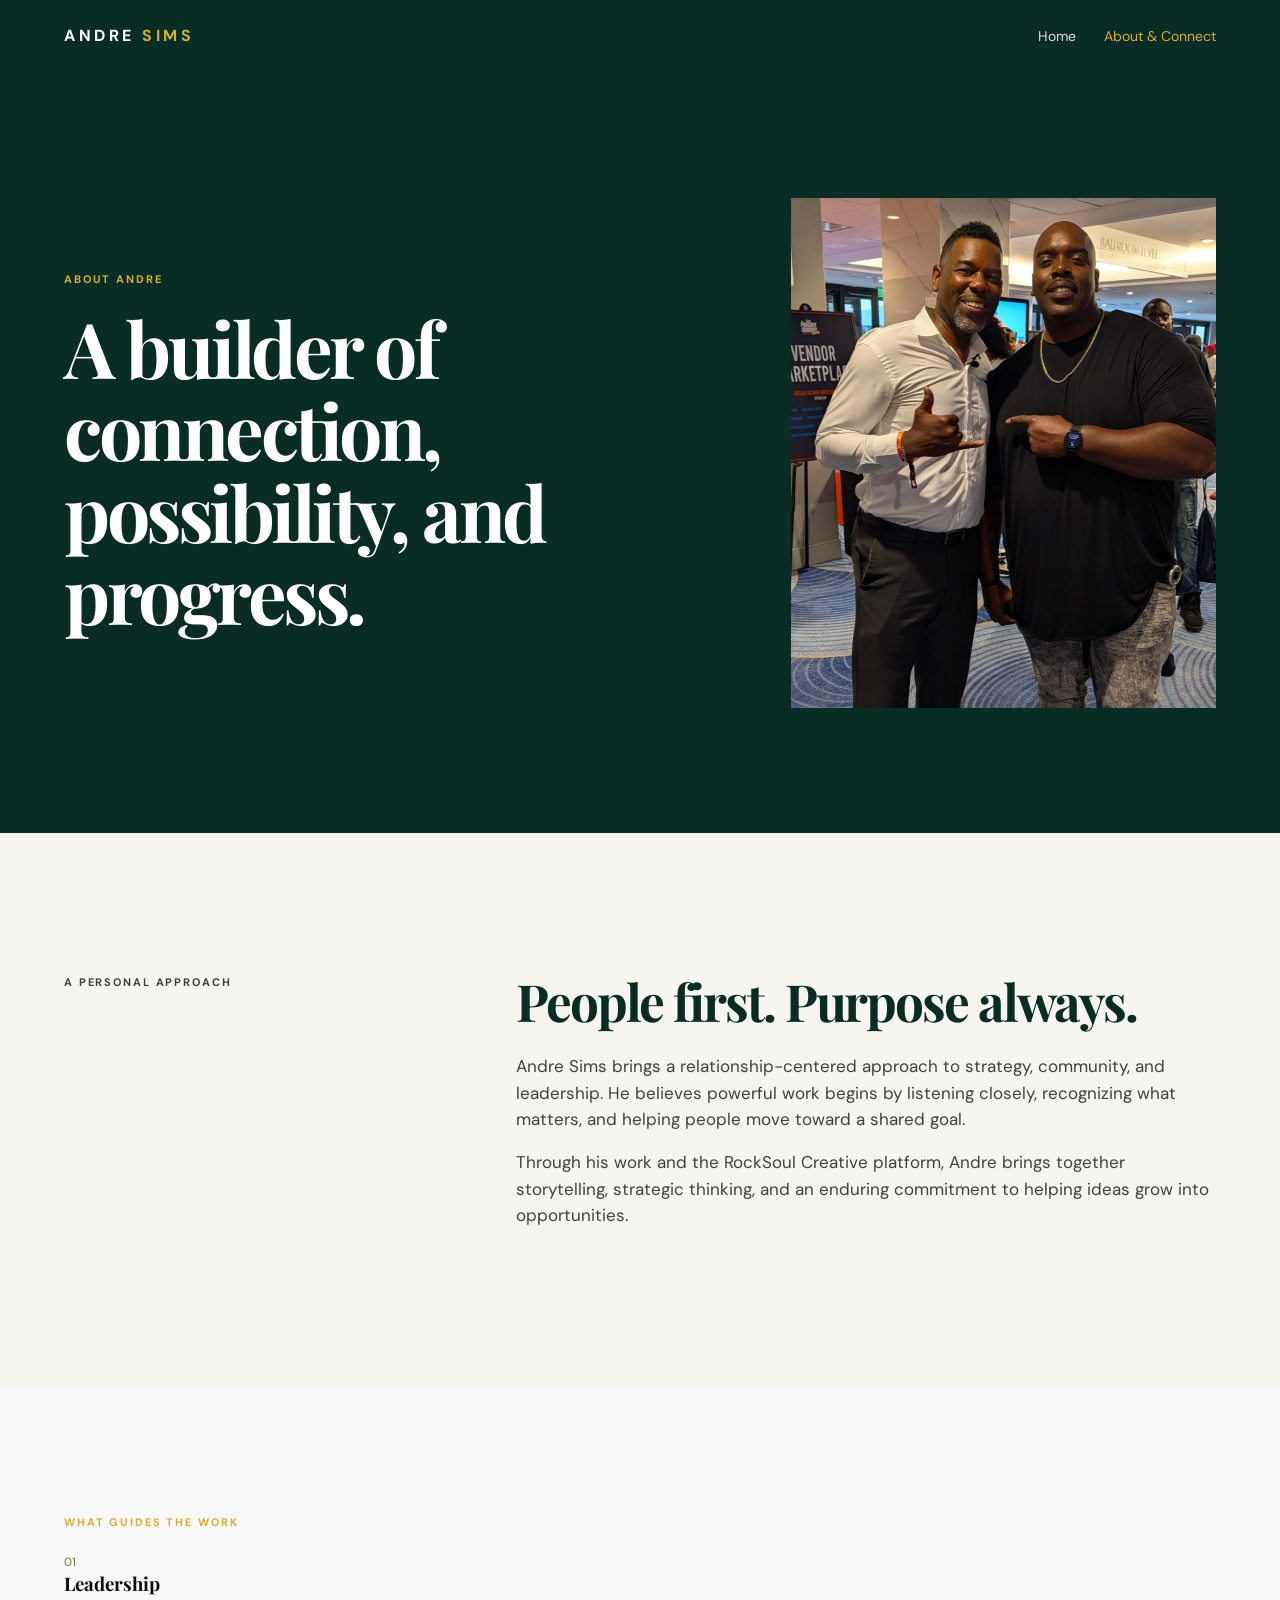
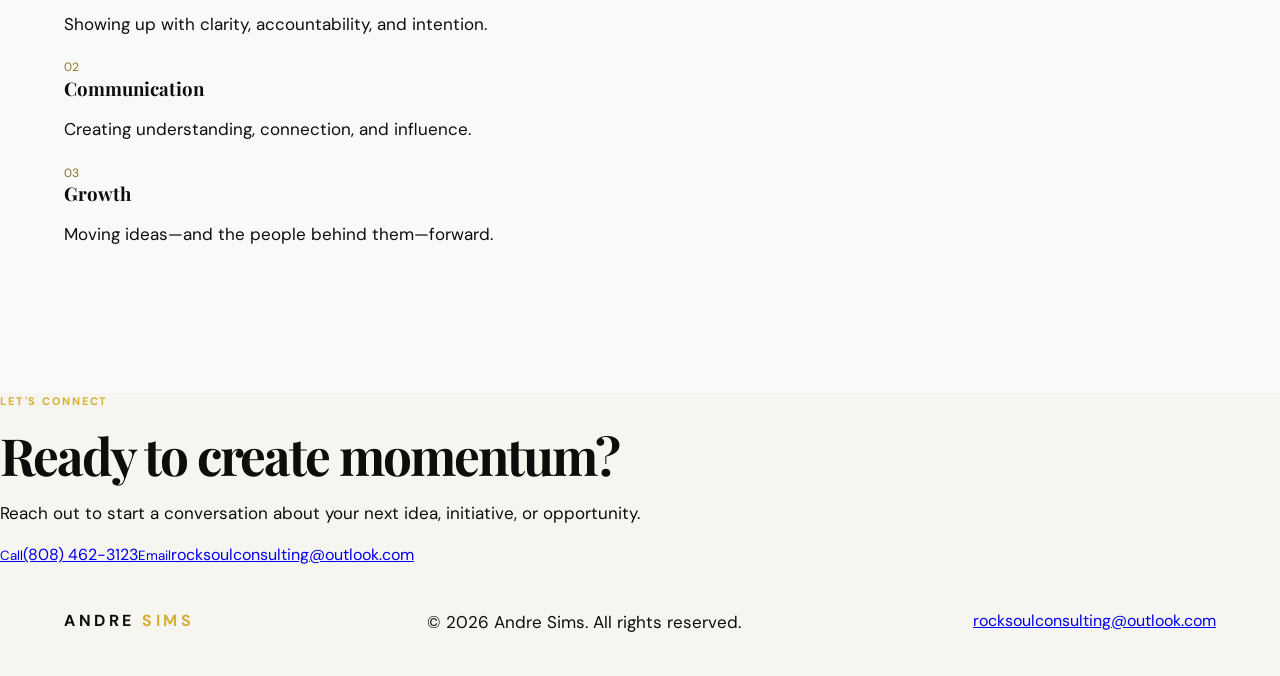
==== about.html @ 4491f695 "added initial HTML and CSS files, inluding assets" ====
<!doctype html>
<html lang="en">
  <head>
    <meta charset="utf-8" /><meta name="viewport" content="width=device-width, initial-scale=1" />
    <meta name="description" content="Learn about Andre Sims and get in touch." /><title>About & Connect | Andre Sims</title>
    <link rel="preconnect" href="https://fonts.googleapis.com" /><link rel="preconnect" href="https://fonts.gstatic.com" crossorigin />
    <link href="https://fonts.googleapis.com/css2?family=DM+Sans:wght@400;500;600;700&family=Playfair+Display:wght@500;600;700&display=swap" rel="stylesheet" /><link rel="stylesheet" href="styles.css" />
  </head>
  <body>
    <header class="site-header"><a class="wordmark" href="index.html" aria-label="Andre Sims home">ANDRE <span>SIMS</span></a><nav aria-label="Main navigation"><a href="index.html">Home</a><a class="active" href="about.html">About & Connect</a></nav></header>
    <main>
      <section class="about-hero"><div><p class="eyebrow">About Andre</p><h1>A builder of connection, possibility, and progress.</h1></div><img src="assets/andre-event.jpeg" alt="Andre Sims at a community event" /></section>
      <section class="bio"><p class="eyebrow">A personal approach</p><div><h2>People first. Purpose always.</h2><p>Andre Sims brings a relationship-centered approach to strategy, community, and leadership. He believes powerful work begins by listening closely, recognizing what matters, and helping people move toward a shared goal.</p><p>Through his work and the RockSoul Creative platform, Andre brings together storytelling, strategic thinking, and an enduring commitment to helping ideas grow into opportunities.</p></div></section>
      <section class="values"><p class="eyebrow">What guides the work</p><div class="value-grid"><article><span>01</span><h3>Leadership</h3><p>Showing up with clarity, accountability, and intention.</p></article><article><span>02</span><h3>Communication</h3><p>Creating understanding, connection, and influence.</p></article><article><span>03</span><h3>Growth</h3><p>Moving ideas—and the people behind them—forward.</p></article></div></section>
      <section class="connect" id="connect"><p class="eyebrow">Let's connect</p><h2>Ready to create momentum?</h2><p>Reach out to start a conversation about your next idea, initiative, or opportunity.</p><div class="contact-links"><a href="tel:+18084623123"><small>Call</small>(808) 462-3123</a><a href="mailto:rocksoulconsulting@outlook.com"><small>Email</small>rocksoulconsulting@outlook.com</a></div></section>
    </main>
    <footer><a class="wordmark" href="index.html">ANDRE <span>SIMS</span></a><p>© <span id="year"></span> Andre Sims. All rights reserved.</p><a href="mailto:rocksoulconsulting@outlook.com">rocksoulconsulting@outlook.com</a></footer><script>document.getElementById('year').textContent = new Date().getFullYear()</script>
  </body>
</html>
---- styles.css ----
:root {
    --ink: #0d0d0b;
    --green: #063d30;
    --green2: #092d25;
    --gold: #d4af37;
    --ivory: #f7f5f0;
    --sand: #e9e3d8;
    --muted: #b9b9ae;
}

* {
    box-sizing: border-box;
}

body {
    margin: 0;
    background: var(--ivory);
    color: var(--ink);
    font-family: "DM Sans", sans-serif;
    line-height: 1.55;
}

.site-header, footer {
    display: flex;
    align-items: center;
    justify-content: space-between;
    gap: 24px;
    padding: 24px max(5vw, 32px);
}

.site-header {
    background: var(--green2);
    color: #fff;
}

.wordmark {
    font-size: 16px;
    letter-spacing: .22em;
    font-weight: 700;
    text-decoration: none;
    color: inherit;
}

.wordmark span {
    color: var(--gold);
}

nav {
    display: flex;
    gap:28px;
}

nav a {
    color: #d8ddd8;
    text-decoration: none;
    font-size: 14px;
}

nav a.active, nav a:hover {
    color: var(--gold);
}

h1, h2, h3 {
    font-family: "Playfair Display", serif;
    line-height: 1.07;
    margin: 0;
}

h1 {
    font-size: clamp(44px, 6vw, 82px);
    letter-spacing: -.045em;
}

h2 {
    font-size: clamp(34px, 4vw, 58px);
    letter-spacing: -.04em;
}

p {
    font-size: 17px;
}

.eyebrow {
    text-transform: uppercase;
    letter-spacing: .17em;
    font-size: 11px;
    font-weight: 700;
    color: var(--gold);
    margin: 0 0 18px;
}

.hero {
    min-height: 650px;
    padding: clamp(65px, 10vw, 130px) max(5vw, 32px);
    display: grid;
    grid-template-columns: 1.05fr .75fr;
    align-items: center;
    gap: 8vw;
    background: var(--green2);
    color: #fff;
}

.hero-copy{
    max-width: 780px;
}

.hero h1 em{
    color: var(--gold);
    font-weight: 500;
}

.intro{
    max-width:530px;
    margin:28px 0 34px;
    color:#d8ddd8;
    font-size:19px;
}

.button {
    display: inline-flex;
    align-items: center;
    gap: 28px;
    padding: 15px 20px;
    background: var(--gold);
    color: var(--ink);
    font-weight: 700;
    text-decoration: none;
}

.button span, .text-link span {
    font-size:23px;
}

.hero-image {
    position: relative;
    max-width: 430px;
    justify-self: end;
}

.hero-image img {
    width: 100%;
    display: block;
    filter: saturate(.86);
}

.image-accent {
    border: 1px solid var(--gold);
    position: absolute;
    inset: 22px -20px -22px 20px;
    z-index: 0;
}

.hero-image img {
    position: relative;
    z-index: 1;
}

.statement {
    padding: clamp(70px, 11vw, 145px) max(5vw, 32px);
    max-width: 1000px;
}

.statement h2 {
    color: var(--green2);
}

.services {
    padding: clamp(70px, 9vw, 120px) max(5vw, 32px);
    display: grid;
    grid-template-columns: .8fr 1.2fr;
    gap: 8vw;
    background: var(--sand);
}

.service-list {
    border-top: 1px solid #c6beb1;
}

.service-list article {
    display: grid;
    grid-template-columns: 48px 1fr 1fr;
    gap: 12px;
    padding: 25px 0;
    border-bottom: 1px solid #c6beb1;
}

.service-list span, .value-grid span {
    font-size: 12px;
    color: #8c7331;
}

.service-list h3 {
    font-size: 24px;
}

.service-list p {
    margin: 0;
    font-size: 14px;
    color: #555;
}

.rocksoul {
    background: var(--ink);
    color: #fff;
    padding: clamp(70px, 10vw, 130px) max(5vw, 32px);
    display: grid;
    grid-template-columns: 1fr .75fr;
    gap:8vw;
    align-items:center
}

.rocksoul p:not(.eyebrow) {
    max-width: 550px;
    color: #c8c8be;
}

.text-link{
    color: var(--gold);
    text-decoration: none;
    display: inline-flex;
    gap: 15px;
    align-items: center;
    font-weight: 700;
    margin-top: 16px;
}

.mark {
    min-height: 260px;
    background: linear-gradient(145deg, #084937, #042a20);
    border: 1px solid #376b59;
    display: grid;
    place-content: center;
    text-align: center;
    position: relative;
}
    
.arrow {
    font-size: 100px;
    line-height: .6;
    color: var(--gold);
}

.waves {
    color: var(--gold);
    font-size: 55px;
    line-height: .55;
    transform: rotate(-38deg);
    position: absolute;
    left: 39%;
    top: 48%;
}

.mark small{
    margin-top: 32px;
    color: var(--ivory);
    letter-spacing: .22em;
    font-weight: 700;
}

.about-hero {
    background: var(--green2);
    color: #fff;
    padding: clamp(65px, 10vw, 125px) max(5vw, 32px);
    display: grid;
    grid-template-columns: 1fr .68fr;
    gap: 8vw;
    align-items: center;
}

.about-hero img {
    width: 100%;
    max-height: 510px;
    object-fit: cover;
    object-position: top;
}

.bio {
    padding: clamp(75px, 11vw, 145px) max(5vw, 32px);
    display: grid;
    grid-template-columns: .6fr 1.2fr;
    gap: 8vw;
}

.bio > div {
    max-width: 720px;
}

.bio h2 {
    color: var(--green2);
    margin-bottom: 25px;
}

.bio p {
    color: #40403d;
}

.values{
    background: #f9f9f9;
    padding: clamp(70px, 10vw, 130px) max(5vw, 32px);
}
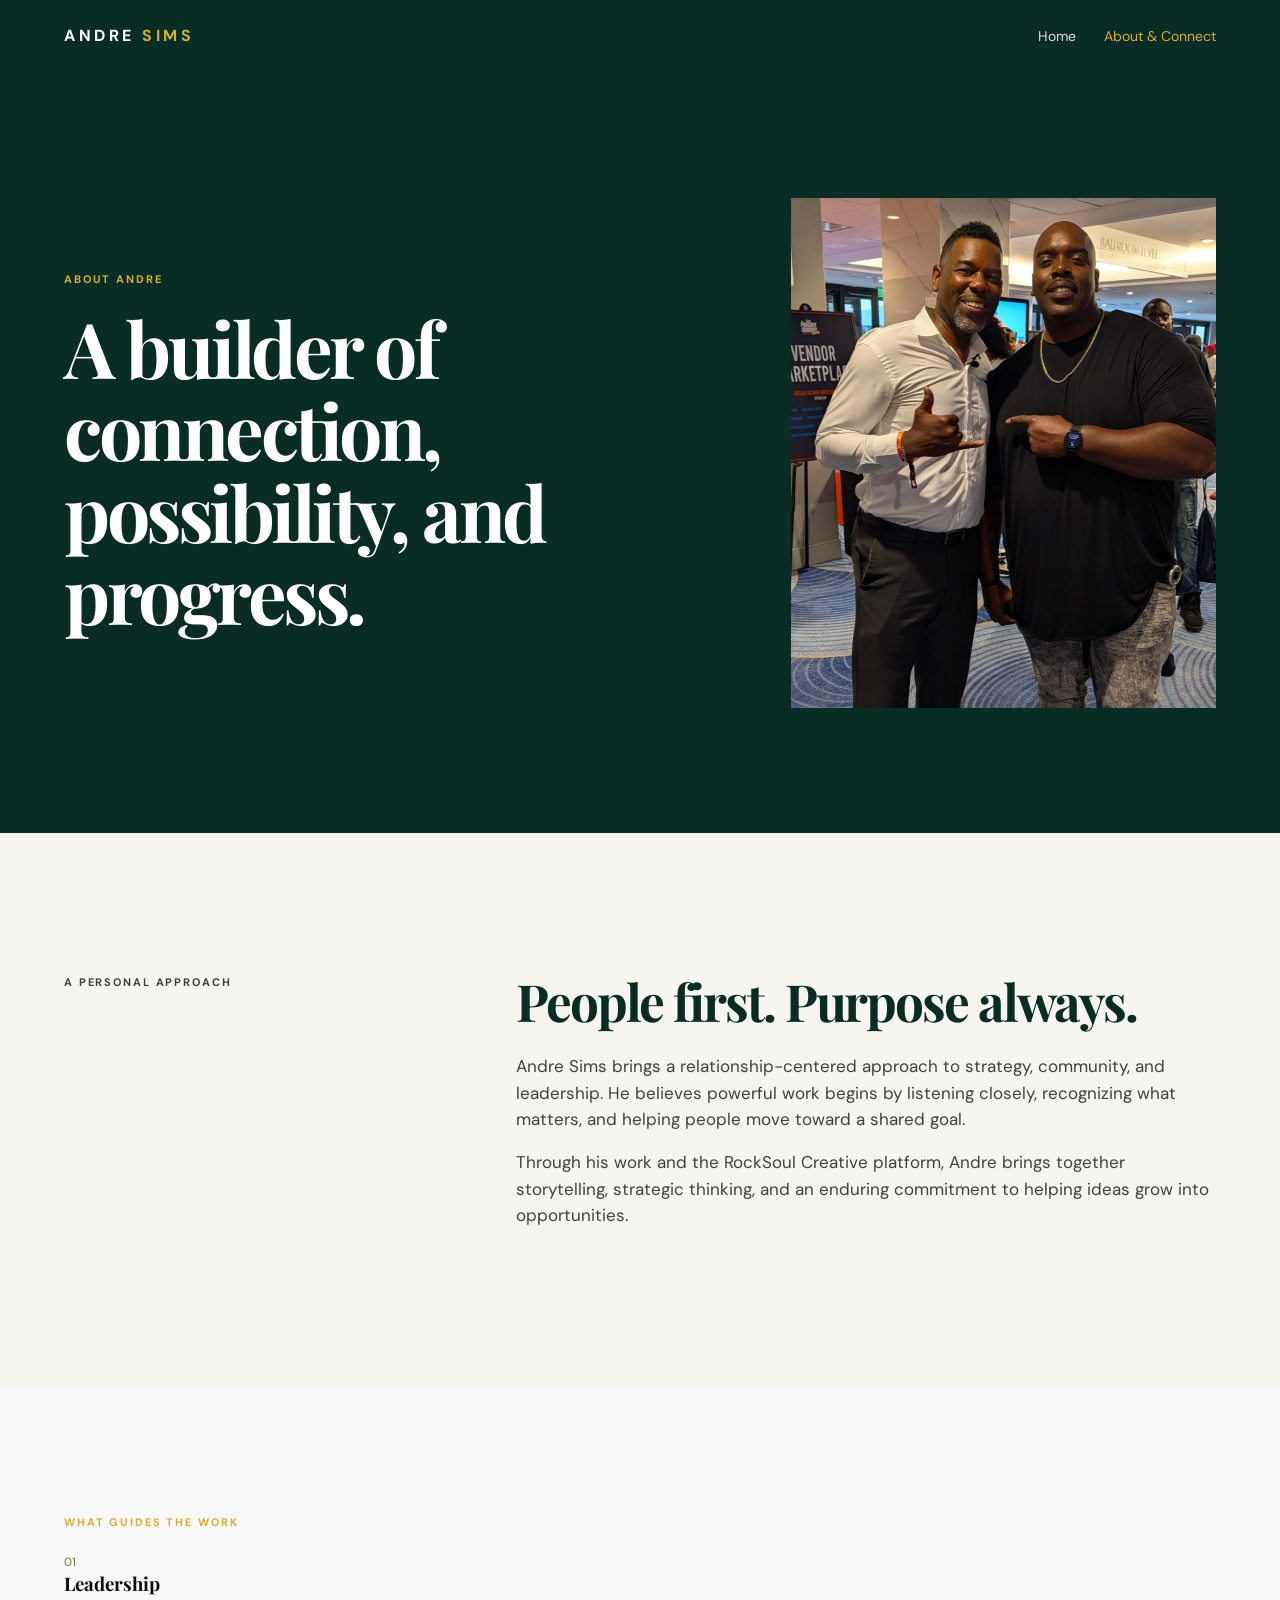
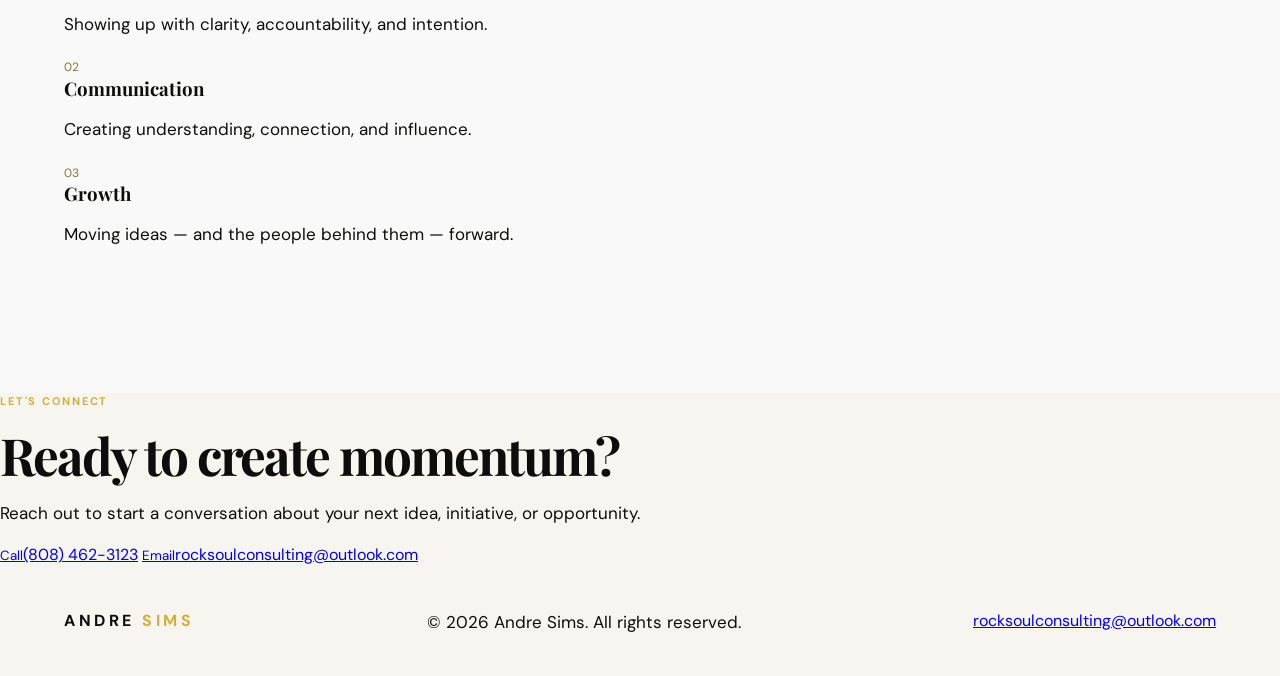
==== commit d200efb1: "fixed links to files for custom domain" ====
--- a/about.html
+++ b/about.html
@@ -4,16 +4,67 @@
     <meta charset="utf-8" /><meta name="viewport" content="width=device-width, initial-scale=1" />
     <meta name="description" content="Learn about Andre Sims and get in touch." /><title>About & Connect | Andre Sims</title>
     <link rel="preconnect" href="https://fonts.googleapis.com" /><link rel="preconnect" href="https://fonts.gstatic.com" crossorigin />
-    <link href="https://fonts.googleapis.com/css2?family=DM+Sans:wght@400;500;600;700&family=Playfair+Display:wght@500;600;700&display=swap" rel="stylesheet" /><link rel="stylesheet" href="styles.css" />
+    <link href="https://fonts.googleapis.com/css2?family=DM+Sans:wght@400;500;600;700&family=Playfair+Display:wght@500;600;700&display=swap" rel="stylesheet" />
+    <link rel="stylesheet" href="./styles.css" />
   </head>
   <body>
-    <header class="site-header"><a class="wordmark" href="index.html" aria-label="Andre Sims home">ANDRE <span>SIMS</span></a><nav aria-label="Main navigation"><a href="index.html">Home</a><a class="active" href="about.html">About & Connect</a></nav></header>
+    <header class="site-header"><a class="wordmark" href="./index.html" aria-label="Andre Sims home">ANDRE <span>SIMS</span></a>
+      <nav aria-label="Main navigation">
+        <a href="./index.html">Home</a>
+        <a class="active" href="./about.html">About & Connect</a>
+      </nav>
+    </header>
     <main>
-      <section class="about-hero"><div><p class="eyebrow">About Andre</p><h1>A builder of connection, possibility, and progress.</h1></div><img src="assets/andre-event.jpeg" alt="Andre Sims at a community event" /></section>
-      <section class="bio"><p class="eyebrow">A personal approach</p><div><h2>People first. Purpose always.</h2><p>Andre Sims brings a relationship-centered approach to strategy, community, and leadership. He believes powerful work begins by listening closely, recognizing what matters, and helping people move toward a shared goal.</p><p>Through his work and the RockSoul Creative platform, Andre brings together storytelling, strategic thinking, and an enduring commitment to helping ideas grow into opportunities.</p></div></section>
-      <section class="values"><p class="eyebrow">What guides the work</p><div class="value-grid"><article><span>01</span><h3>Leadership</h3><p>Showing up with clarity, accountability, and intention.</p></article><article><span>02</span><h3>Communication</h3><p>Creating understanding, connection, and influence.</p></article><article><span>03</span><h3>Growth</h3><p>Moving ideas—and the people behind them—forward.</p></article></div></section>
-      <section class="connect" id="connect"><p class="eyebrow">Let's connect</p><h2>Ready to create momentum?</h2><p>Reach out to start a conversation about your next idea, initiative, or opportunity.</p><div class="contact-links"><a href="tel:+18084623123"><small>Call</small>(808) 462-3123</a><a href="mailto:rocksoulconsulting@outlook.com"><small>Email</small>rocksoulconsulting@outlook.com</a></div></section>
+      <section class="about-hero">
+        <div>
+          <p class="eyebrow">About Andre</p>
+          <h1>A builder of connection, possibility, and progress.</h1>
+        </div>
+        <img src="./assets/andre-event.jpeg" alt="Andre Sims at a community event" />
+      </section>
+      <section class="bio">
+        <p class="eyebrow">A personal approach</p>
+        <div>
+          <h2>People first. Purpose always.</h2>
+          <p>Andre Sims brings a relationship-centered approach to strategy, community, and leadership. He believes powerful work begins by listening closely, recognizing what matters, and helping people move toward a shared goal.</p>
+          <p>Through his work and the RockSoul Creative platform, Andre brings together storytelling, strategic thinking, and an enduring commitment to helping ideas grow into opportunities.</p>
+        </div>
+      </section>
+      <section class="values">
+        <p class="eyebrow">What guides the work</p>
+        <div class="value-grid">
+          <article>
+            <span>01</span>
+            <h3>Leadership</h3>
+            <p>Showing up with clarity, accountability, and intention.</p>
+          </article>
+          <article>
+            <span>02</span>
+            <h3>Communication</h3>
+            <p>Creating understanding, connection, and influence.</p>
+          </article>
+          <article>
+            <span>03</span>
+            <h3>Growth</h3>
+            <p>Moving ideas — and the people behind them — forward.</p>
+          </article>
+        </div>
+      </section>
+      <section class="connect" id="connect">
+        <p class="eyebrow">Let's connect</p>
+        <h2>Ready to create momentum?</h2>
+        <p>Reach out to start a conversation about your next idea, initiative, or opportunity.</p>
+        <div class="contact-links">
+          <a href="tel:+18084623123"><small>Call</small>(808) 462-3123</a>
+          <a href="mailto:rocksoulconsulting@outlook.com"><small>Email</small>rocksoulconsulting@outlook.com</a>
+        </div>
+      </section>
     </main>
-    <footer><a class="wordmark" href="index.html">ANDRE <span>SIMS</span></a><p>© <span id="year"></span> Andre Sims. All rights reserved.</p><a href="mailto:rocksoulconsulting@outlook.com">rocksoulconsulting@outlook.com</a></footer><script>document.getElementById('year').textContent = new Date().getFullYear()</script>
+    <footer>
+      <a class="wordmark" href="./index.html">ANDRE <span>SIMS</span></a>
+      <p>© <span id="year"></span> Andre Sims. All rights reserved.</p>
+      <a href="mailto:rocksoulconsulting@outlook.com">rocksoulconsulting@outlook.com</a>
+    </footer>
+    <script>document.getElementById('year').textContent = new Date().getFullYear()</script>
   </body>
 </html>
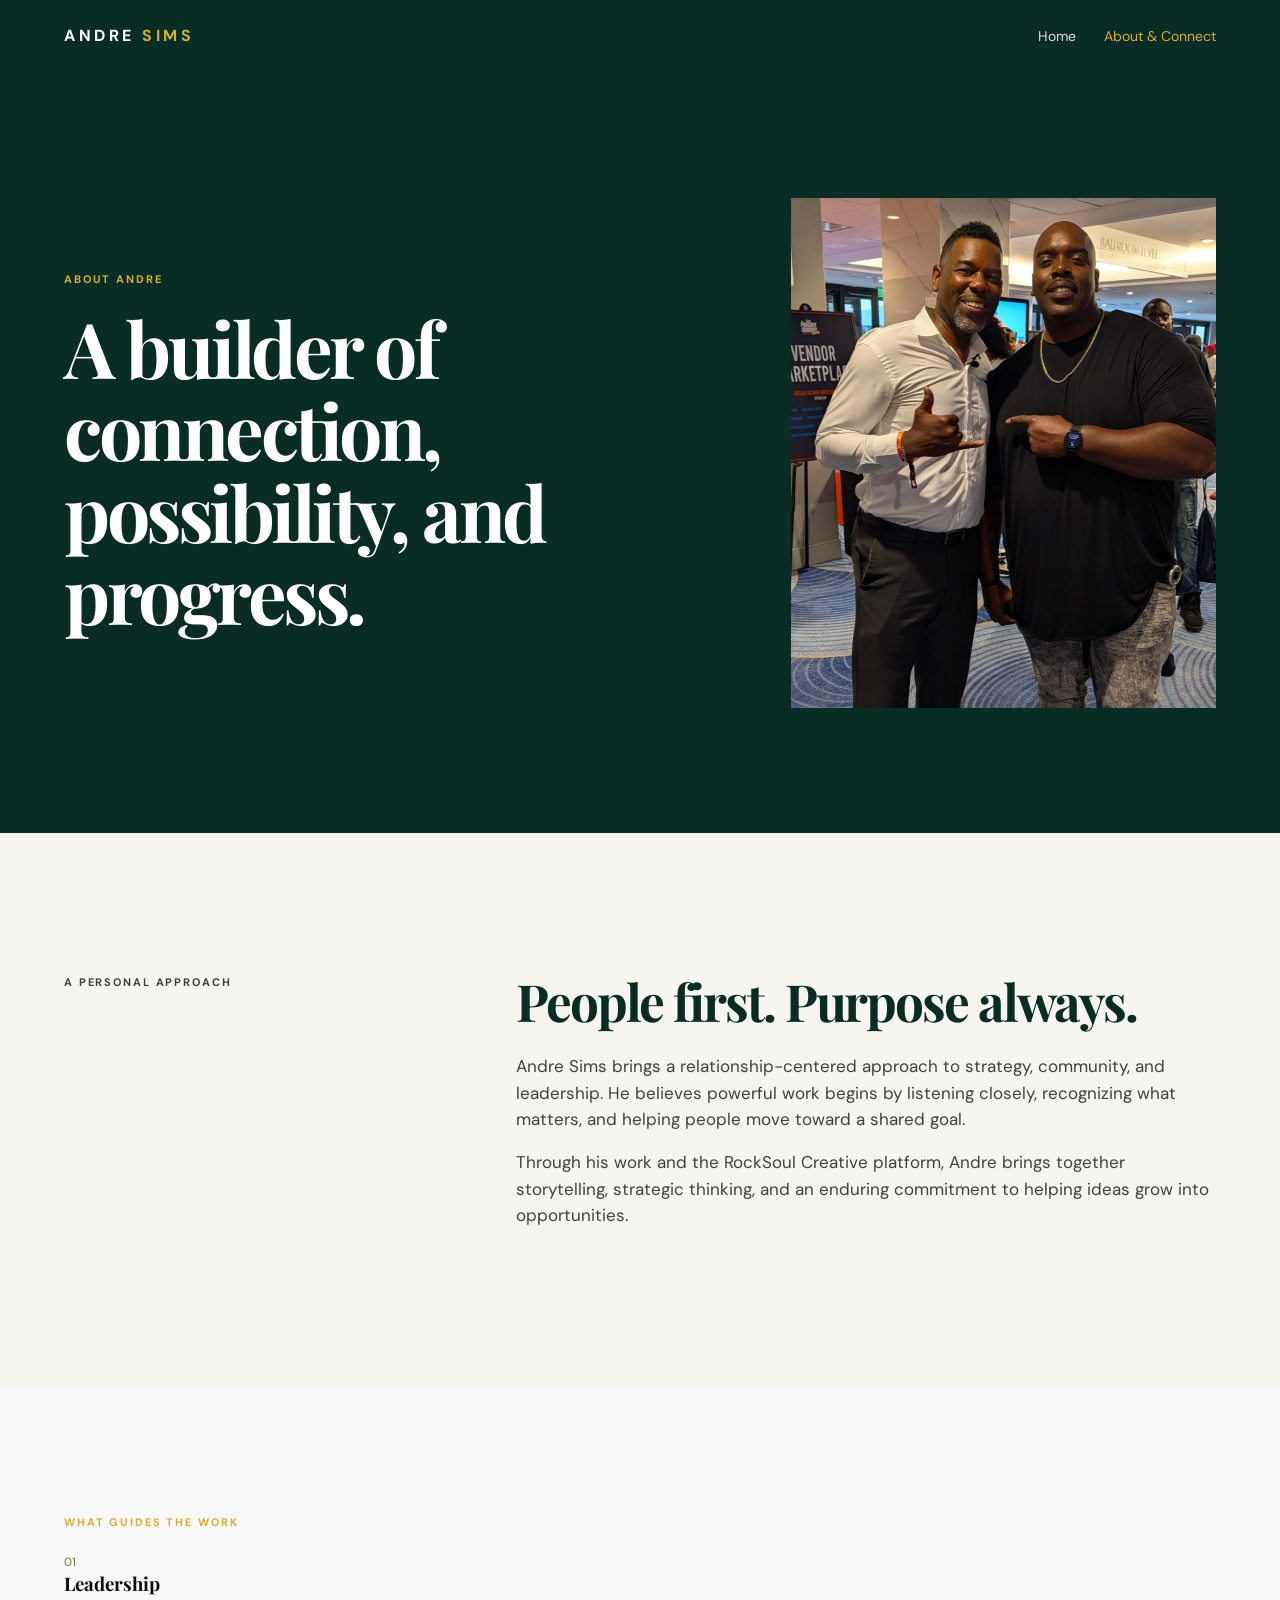
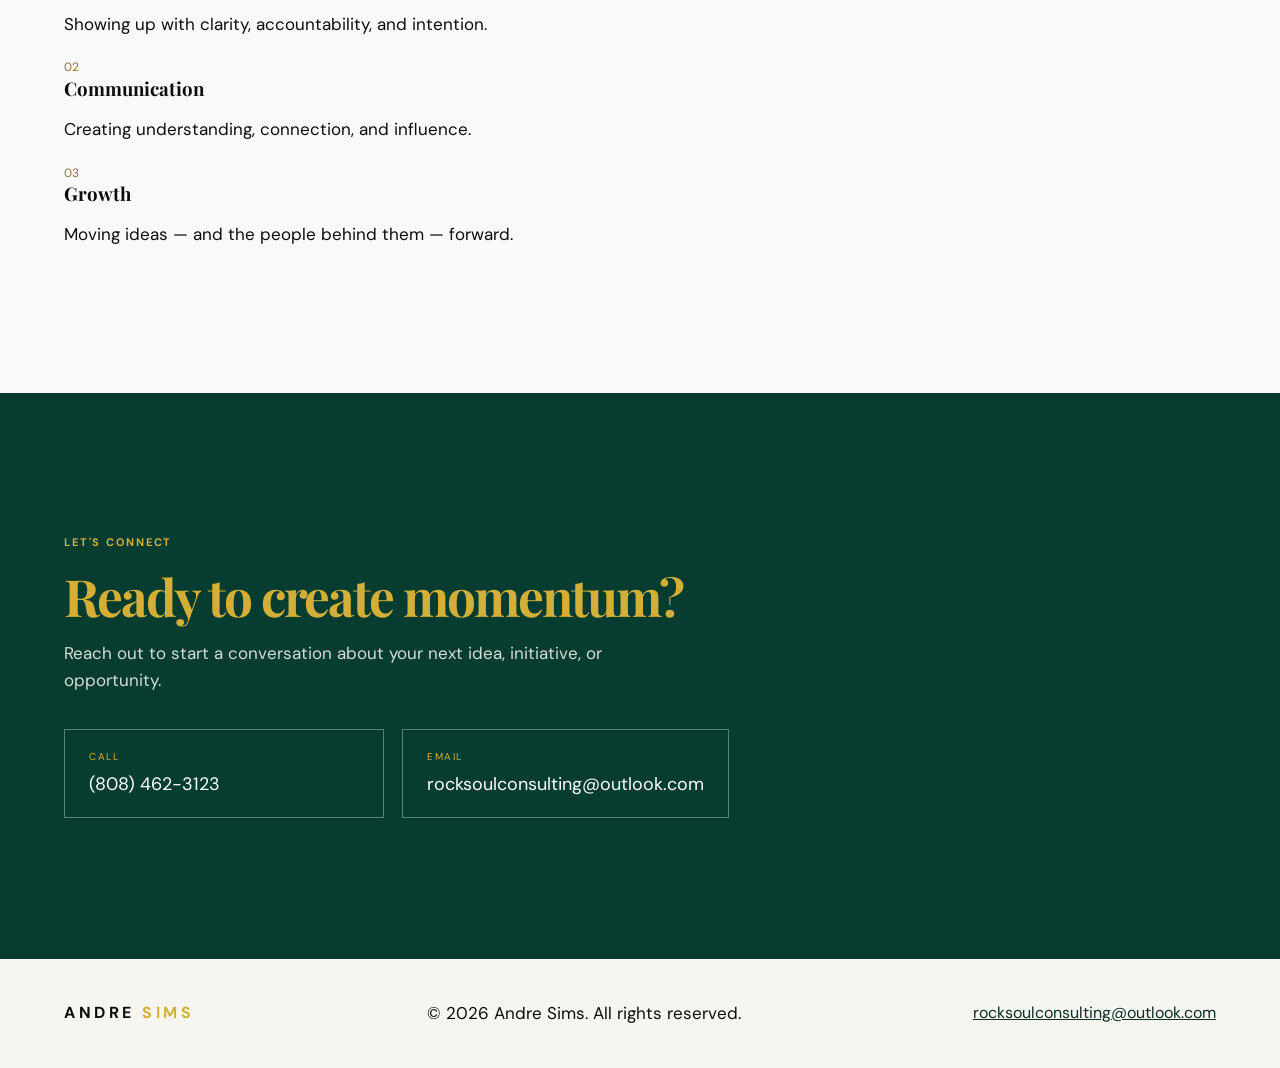
==== commit d3321e0e: "added connect section CSS added color to footer email links" ====
--- a/about.html
+++ b/about.html
@@ -63,7 +63,7 @@
     <footer>
       <a class="wordmark" href="./index.html">ANDRE <span>SIMS</span></a>
       <p>© <span id="year"></span> Andre Sims. All rights reserved.</p>
-      <a href="mailto:rocksoulconsulting@outlook.com">rocksoulconsulting@outlook.com</a>
+      <a class="email" href="mailto:rocksoulconsulting@outlook.com">rocksoulconsulting@outlook.com</a>
     </footer>
     <script>document.getElementById('year').textContent = new Date().getFullYear()</script>
   </body>
--- a/styles.css
+++ b/styles.css
@@ -297,4 +297,52 @@
 .values{
     background: #f9f9f9;
     padding: clamp(70px, 10vw, 130px) max(5vw, 32px);
+}
+
+.connect {
+    background: var(--green);
+    color: #fff;
+    padding: clamp(75px, 11vw, 145px) max(5vw, 32px);
+}
+
+.connect > p:not(.eyebrow) {
+    max-width: 630px;
+    color: #d6ddd7;
+}
+
+.connect h2 {
+    color: var(--gold);
+}
+
+.contact-links {
+    display: flex;
+    flex-wrap: wrap;
+    gap: 18px;
+    margin-top: 36px;
+}
+
+.contact-links a {
+    min-width: min(100%, 320px);
+  padding: 19px 24px;
+  border: 1px solid #588272;
+  color: #fff;
+  font-size: 18px;
+  text-decoration: none;
+}
+
+.contact-links small {
+  display: block;
+  margin-bottom: 6px;
+  color: var(--gold);
+  font-size: 10px;
+  letter-spacing: .15em;
+  text-transform: uppercase;
+}
+
+.email {
+    color: var(--green2);
+}
+
+@media (max-width: 760px) {
+  .contact-links { display: grid; }
 }
